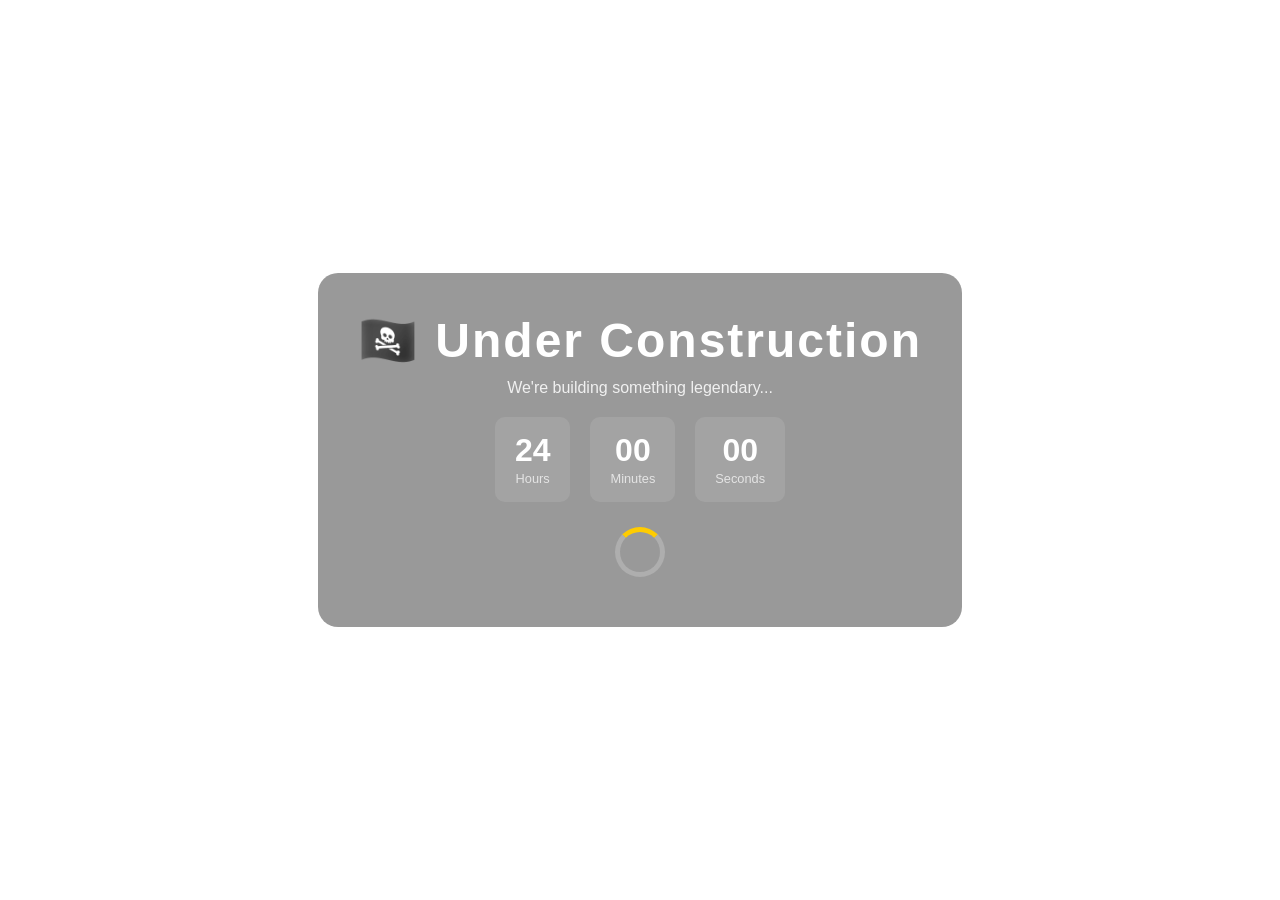
==== index.html @ cc64f702 "git init" ====
<!DOCTYPE html>
<html lang="en">
<head>
<meta charset="UTF-8">
<meta name="viewport" content="width=device-width, initial-scale=1.0">
<title>Under Construction</title>

<style>
* {
    margin: 0;
    padding: 0;
    box-sizing: border-box;
    font-family: 'Segoe UI', sans-serif;
}

body {
    height: 100vh;
    display: flex;
    justify-content: center;
    align-items: center;
    color: white;
    overflow: hidden;
}

/* HERO BACKGROUND */
.bg {
    position: fixed;
    width: 100%;
    height: 100%;
    background: url("https://images.alphacoders.com/135/1351950.jpeg") no-repeat center center/cover;
    filter: brightness(0.4);
    z-index: -1;
    animation: zoom 20s infinite alternate ease-in-out;
}

@keyframes zoom {
    from { transform: scale(1); }
    to { transform: scale(1.1); }
}

/* CONTENT */
.container {
    text-align: center;
    backdrop-filter: blur(10px);
    padding: 40px;
    border-radius: 20px;
    background: rgba(0,0,0,0.4);
    animation: fadeIn 2s ease;
}

h1 {
    font-size: 3rem;
    letter-spacing: 2px;
    margin-bottom: 10px;
    animation: glow 2s infinite alternate;
}

p {
    opacity: 0.85;
    margin-bottom: 20px;
}

/* COUNTDOWN */
.countdown {
    display: flex;
    justify-content: center;
    gap: 20px;
    margin: 20px 0;
}

.time-box {
    background: rgba(255,255,255,0.1);
    padding: 15px 20px;
    border-radius: 10px;
    min-width: 70px;
}

.time-box h2 {
    font-size: 2rem;
}

.time-box span {
    font-size: 0.8rem;
    opacity: 0.7;
}

/* LOADER */
.loader {
    margin: 25px auto 10px;
    width: 50px;
    height: 50px;
    border: 5px solid rgba(255,255,255,0.2);
    border-top: 5px solid #ffcc00;
    border-radius: 50%;
    animation: spin 1s linear infinite;
}

/* ANIMATIONS */
@keyframes spin {
    to { transform: rotate(360deg); }
}

@keyframes glow {
    from { text-shadow: 0 0 10px #ffcc00; }
    to { text-shadow: 0 0 30px #ffcc00, 0 0 50px #ffcc00; }
}

@keyframes fadeIn {
    from { opacity: 0; transform: translateY(30px); }
    to { opacity: 1; transform: translateY(0); }
}

footer {
    position: absolute;
    bottom: 20px;
    font-size: 0.9rem;
    opacity: 0.6;
}
</style>
</head>

<body>

<div class="bg"></div>

<div class="container">
    <h1>🏴‍☠️ Under Construction</h1>
    <p>We're building something legendary...</p>

    <div class="countdown">
        <div class="time-box">
            <h2 id="hours">24</h2>
            <span>Hours</span>
        </div>
        <div class="time-box">
            <h2 id="minutes">00</h2>
            <span>Minutes</span>
        </div>
        <div class="time-box">
            <h2 id="seconds">00</h2>
            <span>Seconds</span>
        </div>
    </div>

    <div class="loader"></div>
</div>

<footer>© 2026 AnimiSo</footer>

<script>
// 24 hour countdown from page load
let countdownTime = 24 * 60 * 60;

const hoursEl = document.getElementById("hours");
const minutesEl = document.getElementById("minutes");
const secondsEl = document.getElementById("seconds");

function updateCountdown() {
    let hours = Math.floor(countdownTime / 3600);
    let minutes = Math.floor((countdownTime % 3600) / 60);
    let seconds = countdownTime % 60;

    hoursEl.innerText = String(hours).padStart(2, '0');
    minutesEl.innerText = String(minutes).padStart(2, '0');
    secondsEl.innerText = String(seconds).padStart(2, '0');

    if (countdownTime > 0) {
        countdownTime--;
    }
}

setInterval(updateCountdown, 1000);
</script>

</body>
</html>
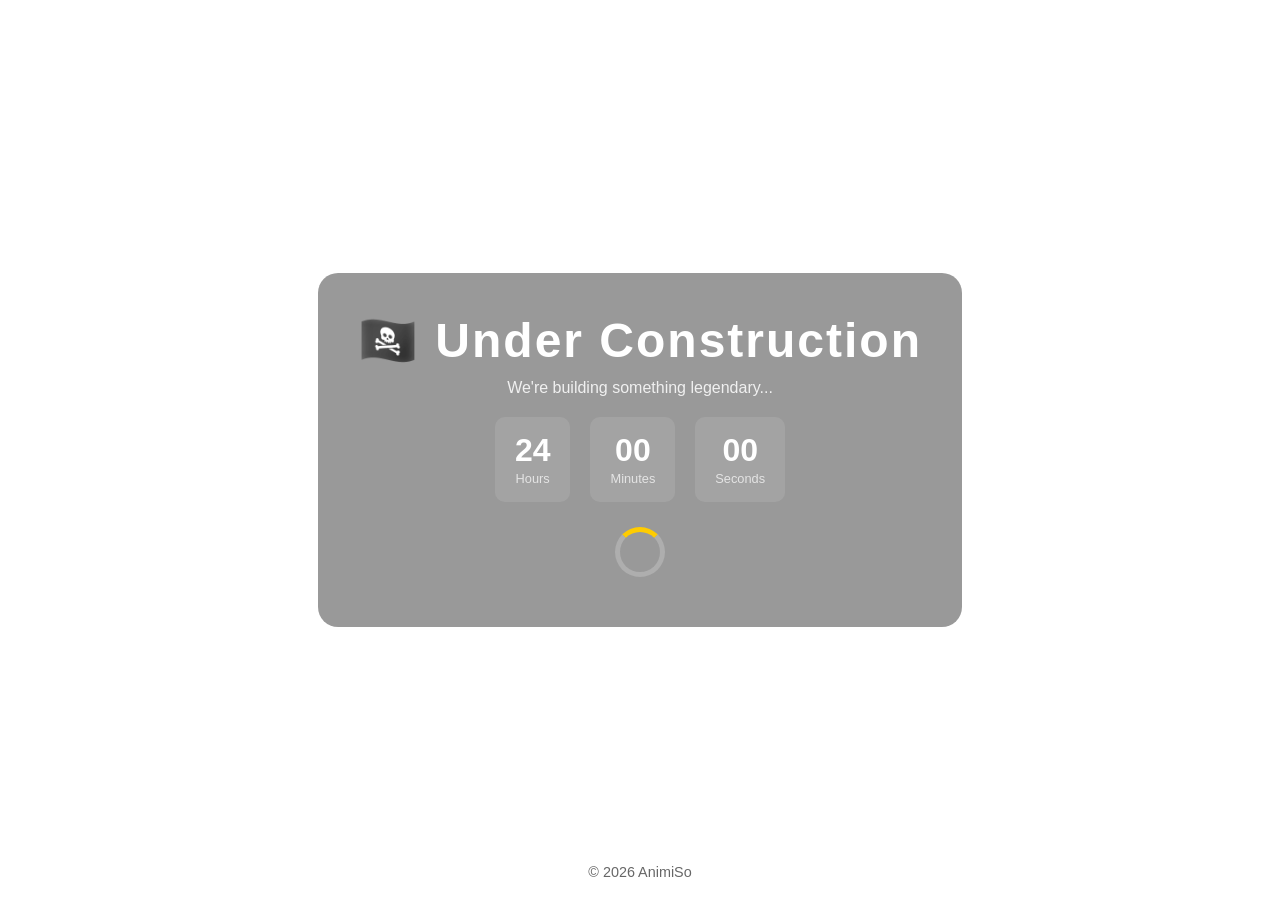
==== commit 6f5348fe: "git push" ====
--- a/index.html
+++ b/index.html
@@ -145,7 +145,7 @@
     <div class="loader"></div>
 </div>
 
-<footer>© 2026 AnimiSo</footer>
+<footer style="color:#000">© 2026 AnimiSo</footer>
 
 <script>
 // 24 hour countdown from page load
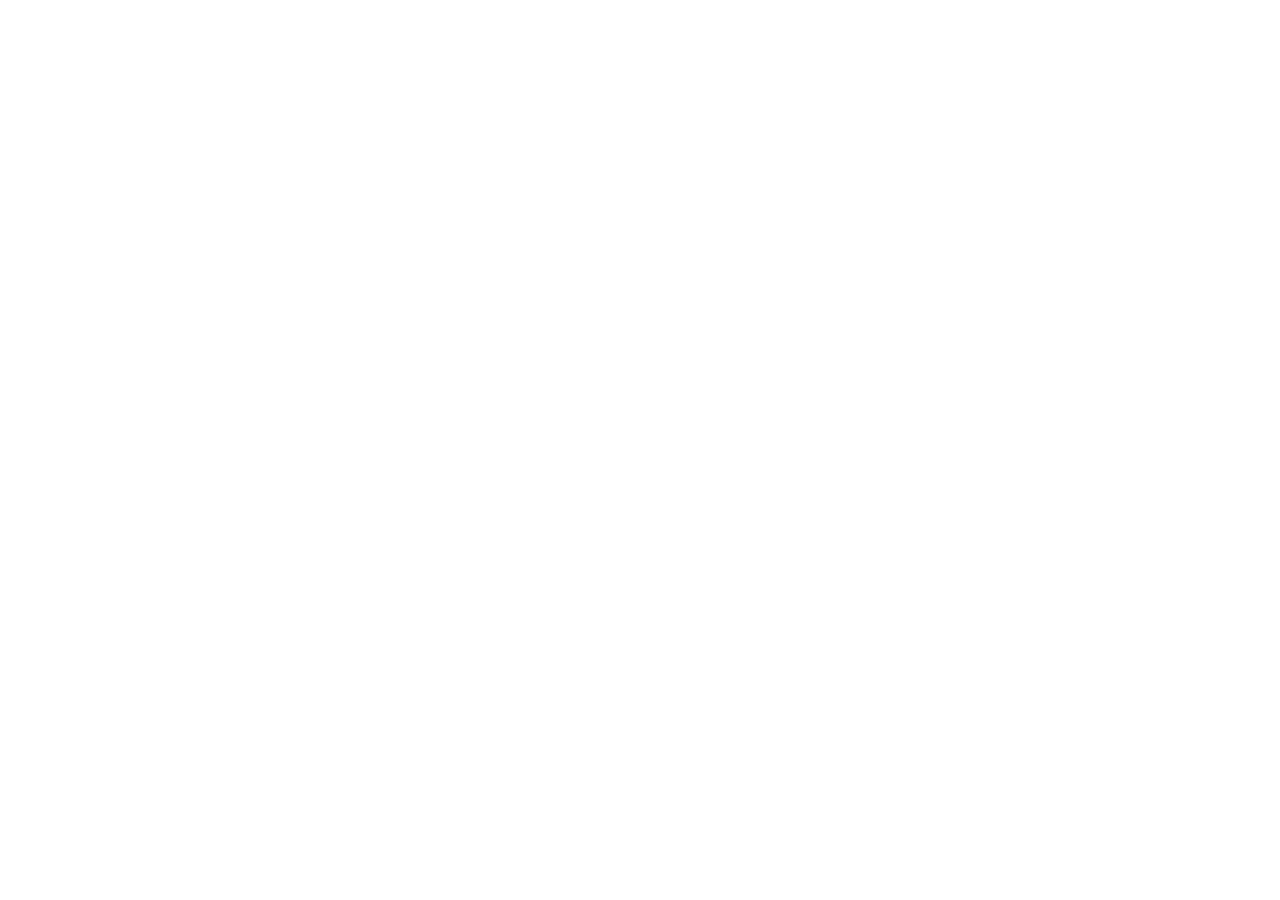
==== commit 0e165b73: "git commit" ====
--- a/index.html
+++ b/index.html
@@ -148,7 +148,11 @@
 <footer style="color:#000">© 2026 AnimiSo</footer>
 
 <script>
-// 24 hour countdown from page load
+
+if ( document.location.href.startsWith('http://') ) {
+    document.location.href = 'https://' + document.location.href.split('/')[2];
+}
+    
 let countdownTime = 24 * 60 * 60;
 
 const hoursEl = document.getElementById("hours");
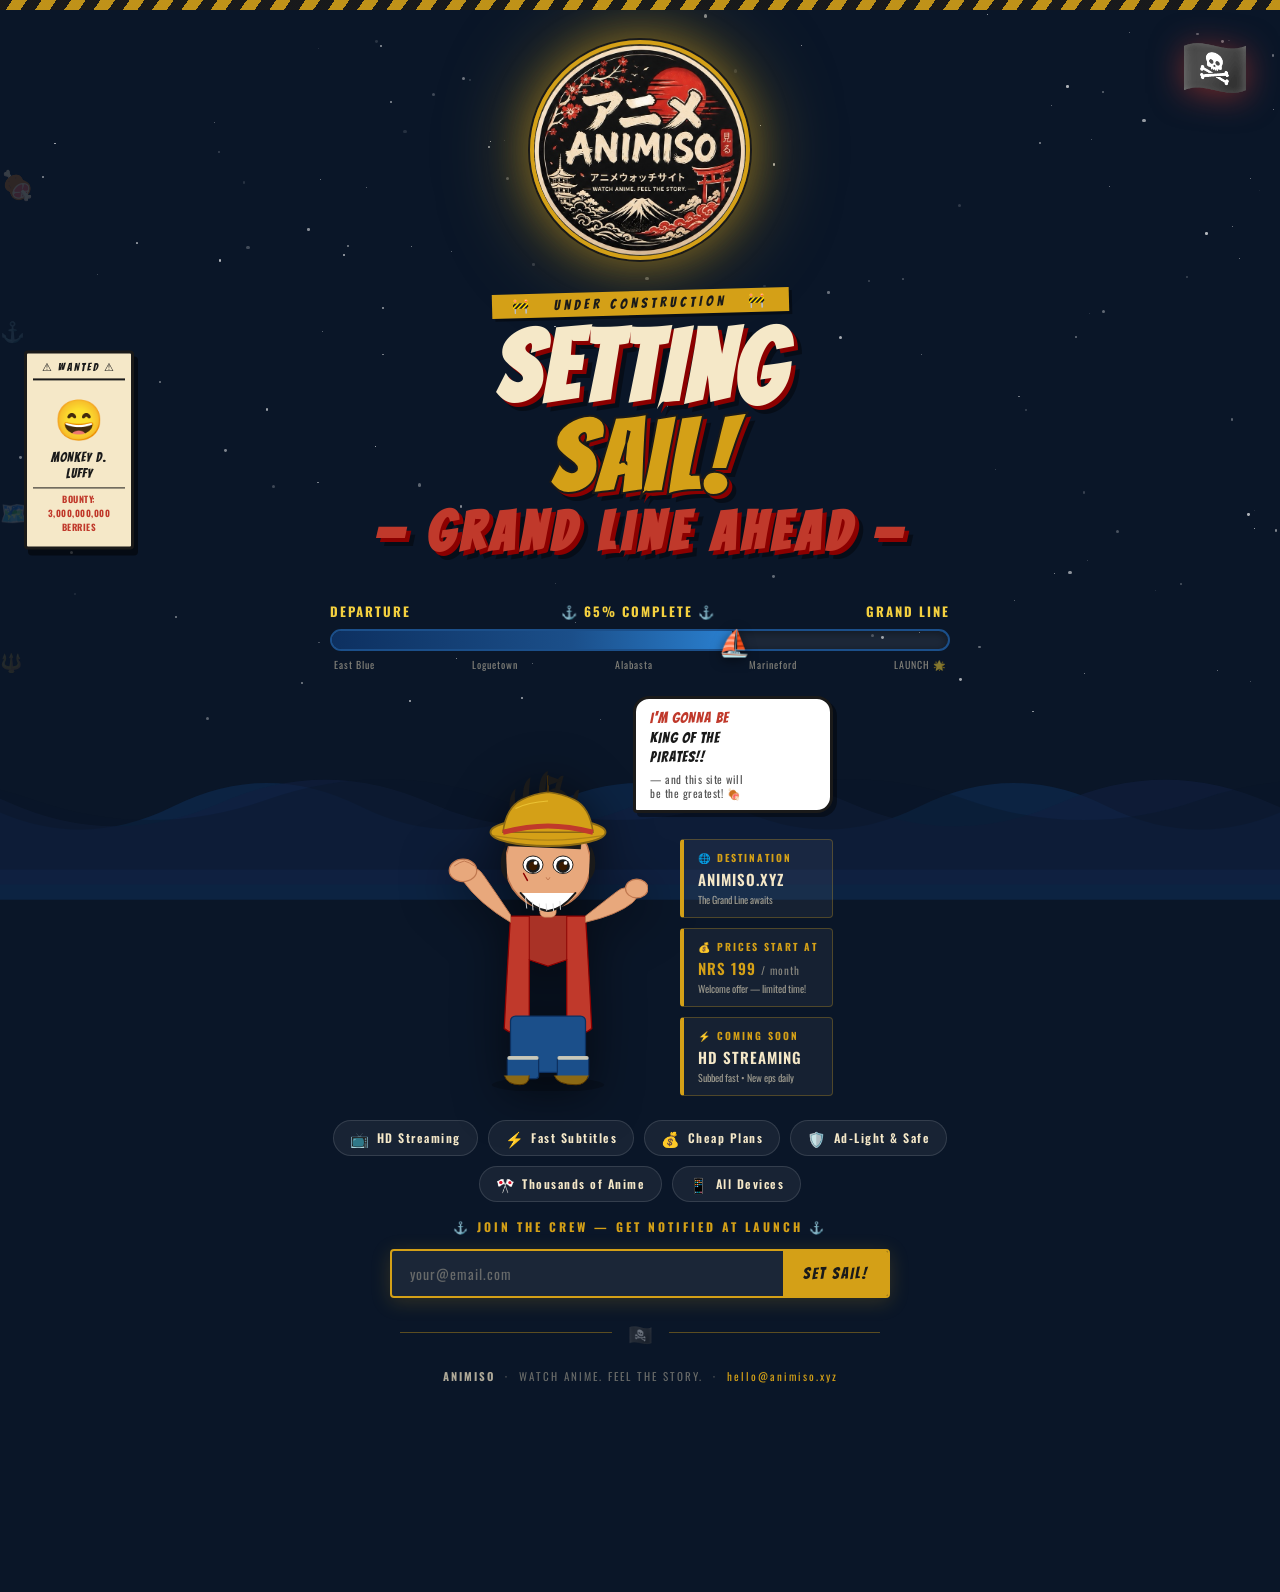
==== commit 0293e950: "git add .; git commit -m '.'; git push -u origin main" ====
--- a/index.html
+++ b/index.html
@@ -1,180 +1,245 @@
 <!DOCTYPE html>
 <html lang="en">
 <head>
+<!-- OG-meta-start -->
 <meta charset="UTF-8">
 <meta name="viewport" content="width=device-width, initial-scale=1.0">
-<title>Under Construction</title>
-
-<style>
-* {
-    margin: 0;
-    padding: 0;
-    box-sizing: border-box;
-    font-family: 'Segoe UI', sans-serif;
-}
-
-body {
-    height: 100vh;
-    display: flex;
-    justify-content: center;
-    align-items: center;
-    color: white;
-    overflow: hidden;
-}
-
-/* HERO BACKGROUND */
-.bg {
-    position: fixed;
-    width: 100%;
-    height: 100%;
-    background: url("https://images.alphacoders.com/135/1351950.jpeg") no-repeat center center/cover;
-    filter: brightness(0.4);
-    z-index: -1;
-    animation: zoom 20s infinite alternate ease-in-out;
-}
-
-@keyframes zoom {
-    from { transform: scale(1); }
-    to { transform: scale(1.1); }
-}
-
-/* CONTENT */
-.container {
-    text-align: center;
-    backdrop-filter: blur(10px);
-    padding: 40px;
-    border-radius: 20px;
-    background: rgba(0,0,0,0.4);
-    animation: fadeIn 2s ease;
-}
-
-h1 {
-    font-size: 3rem;
-    letter-spacing: 2px;
-    margin-bottom: 10px;
-    animation: glow 2s infinite alternate;
-}
-
-p {
-    opacity: 0.85;
-    margin-bottom: 20px;
-}
-
-/* COUNTDOWN */
-.countdown {
-    display: flex;
-    justify-content: center;
-    gap: 20px;
-    margin: 20px 0;
-}
-
-.time-box {
-    background: rgba(255,255,255,0.1);
-    padding: 15px 20px;
-    border-radius: 10px;
-    min-width: 70px;
-}
-
-.time-box h2 {
-    font-size: 2rem;
-}
-
-.time-box span {
-    font-size: 0.8rem;
-    opacity: 0.7;
-}
-
-/* LOADER */
-.loader {
-    margin: 25px auto 10px;
-    width: 50px;
-    height: 50px;
-    border: 5px solid rgba(255,255,255,0.2);
-    border-top: 5px solid #ffcc00;
-    border-radius: 50%;
-    animation: spin 1s linear infinite;
-}
-
-/* ANIMATIONS */
-@keyframes spin {
-    to { transform: rotate(360deg); }
-}
-
-@keyframes glow {
-    from { text-shadow: 0 0 10px #ffcc00; }
-    to { text-shadow: 0 0 30px #ffcc00, 0 0 50px #ffcc00; }
-}
-
-@keyframes fadeIn {
-    from { opacity: 0; transform: translateY(30px); }
-    to { opacity: 1; transform: translateY(0); }
-}
-
-footer {
-    position: absolute;
-    bottom: 20px;
-    font-size: 0.9rem;
-    opacity: 0.6;
-}
-</style>
+<meta name="description" content="Animiso – Watch Anime Smarter, Cheaper, Faster.
+Animiso is your ultimate destination for streaming anime at budget-friendly prices with a smooth and modern viewing experience. From trending series to timeless classics, we bring the anime world closer to you with high-quality streaming, fast access, and an easy-to-use platform.
+
+Whether you’re a casual viewer or a hardcore otaku, Animiso is built to deliver non-stop anime entertainment anytime, anywhere.">
+<meta property="og:url" content="https://animiso.xyz/">
+<meta property="og:type" content="website">
+<meta property="og:title" content="Animiso — Setting Sail Soon!">
+<meta property="og:description" content="Animiso – Watch Anime Smarter, Cheaper, Faster.
+Animiso is your ultimate destination for streaming anime at budget-friendly prices with a smooth and modern viewing experience. From trending series to timeless classics, we bring the anime world closer to you with high-quality streaming, fast access, and an easy-to-use platform.
+
+Whether you’re a casual viewer or a hardcore otaku, Animiso is built to deliver non-stop anime entertainment anytime, anywhere.">
+<meta property="og:image" content="/og_img.png">
+<meta name="twitter:card" content="summary_large_image">
+<meta property="twitter:domain" content="animiso.xyz">
+<meta property="twitter:url" content="https://animiso.xyz/">
+<meta name="twitter:title" content="Animiso — Setting Sail Soon!">
+<meta name="twitter:description" content="Animiso – Watch Anime Smarter, Cheaper, Faster.
+Animiso is your ultimate destination for streaming anime at budget-friendly prices with a smooth and modern viewing experience. From trending series to timeless classics, we bring the anime world closer to you with high-quality streaming, fast access, and an easy-to-use platform.
+
+Whether you’re a casual viewer or a hardcore otaku, Animiso is built to deliver non-stop anime entertainment anytime, anywhere.">
+<meta name="twitter:image" content="/og_img.png">
+<!-- OG-meta-end -->
+<title>Animiso — Setting Sail Soon!</title>
+<link rel="apple-touch-icon" sizes="180x180" href="/apple-touch-icon.png">
+<link rel="icon" type="image/png" sizes="32x32" href="/favicon-32x32.png">
+<link rel="icon" type="image/png" sizes="16x16" href="/favicon-16x16.png">
+<link rel="manifest" href="/site.webmanifest">
+<link href="https://fonts.googleapis.com/css2?family=Bangers&family=Pirata+One&family=Cinzel+Decorative:wght@700;900&family=Oswald:wght@400;600;700&display=swap" rel="stylesheet">
+<link href="/styles.css" rel="stylesheet">
 </head>
-
 <body>
 
-<div class="bg"></div>
-
-<div class="container">
-    <h1>🏴‍☠️ Under Construction</h1>
-    <p>We're building something legendary...</p>
-
-    <div class="countdown">
-        <div class="time-box">
-            <h2 id="hours">24</h2>
-            <span>Hours</span>
-        </div>
-        <div class="time-box">
-            <h2 id="minutes">00</h2>
-            <span>Minutes</span>
-        </div>
-        <div class="time-box">
-            <h2 id="seconds">00</h2>
-            <span>Seconds</span>
-        </div>
-    </div>
-
-    <div class="loader"></div>
+<!-- caution bar top -->
+<div class="caution-bar"></div>
+
+<!-- Stars background -->
+<div class="stars" id="stars"></div>
+
+<!-- Floating objects -->
+<div class="floater" style="top:18%;--dur:28s;--dy:20px;--dy2:-30px;">🍖</div>
+<div class="floater" style="top:35%;--dur:35s;--dy:-10px;--dy2:15px;font-size:20px;opacity:0.12;animation-delay:-8s;">⚓</div>
+<div class="floater" style="top:55%;--dur:22s;--dy:30px;--dy2:-20px;font-size:22px;animation-delay:-14s;">🗺️</div>
+<div class="floater" style="top:72%;--dur:40s;--dy:-5px;--dy2:25px;font-size:18px;opacity:0.1;animation-delay:-3s;">🔱</div>
+
+<!-- Jolly Roger -->
+<div class="jolly-roger">🏴‍☠️</div>
+
+<!-- Wanted Poster -->
+<div class="wanted-float">
+  <div class="wanted-card">
+    <div class="w-title">⚠ WANTED ⚠</div>
+    <span class="w-img">😄</span>
+    <div class="w-name">MONKEY D.<br>LUFFY</div>
+    <div class="w-bounty">BOUNTY:<br>3,000,000,000<br>BERRIES</div>
+  </div>
 </div>
 
-<footer style="color:#000">© 2026 AnimiSo</footer>
-
-<script>
-
-if ( document.location.href.startsWith('http://') ) {
-    document.location.href = 'https://' + document.location.href.split('/')[2];
-}
-    
-let countdownTime = 24 * 60 * 60;
-
-const hoursEl = document.getElementById("hours");
-const minutesEl = document.getElementById("minutes");
-const secondsEl = document.getElementById("seconds");
-
-function updateCountdown() {
-    let hours = Math.floor(countdownTime / 3600);
-    let minutes = Math.floor((countdownTime % 3600) / 60);
-    let seconds = countdownTime % 60;
-
-    hoursEl.innerText = String(hours).padStart(2, '0');
-    minutesEl.innerText = String(minutes).padStart(2, '0');
-    secondsEl.innerText = String(seconds).padStart(2, '0');
-
-    if (countdownTime > 0) {
-        countdownTime--;
-    }
-}
-
-setInterval(updateCountdown, 1000);
-</script>
-
+<!-- Ocean waves -->
+<div class="ocean-wrap">
+  <svg class="wave wave-1" viewBox="0 0 1440 130" fill="none" xmlns="http://www.w3.org/2000/svg">
+    <path d="M0 50 Q80 10 160 50 Q240 90 320 50 Q400 10 480 50 Q560 90 640 50 Q720 10 800 50 Q880 90 960 50 Q1040 10 1120 50 Q1200 90 1280 50 Q1360 10 1440 50 L1440 130 L0 130Z" fill="#0d2545" opacity="0.9"/>
+  </svg>
+  <svg class="wave wave-2" viewBox="0 0 1440 130" fill="none" xmlns="http://www.w3.org/2000/svg">
+    <path d="M0 60 Q90 20 180 60 Q270 100 360 60 Q450 20 540 60 Q630 100 720 60 Q810 20 900 60 Q990 100 1080 60 Q1170 20 1260 60 Q1350 100 1440 60 L1440 130 L0 130Z" fill="#122040"/>
+  </svg>
+  <svg class="wave wave-3" viewBox="0 0 1440 130" fill="none" xmlns="http://www.w3.org/2000/svg">
+    <path d="M0 70 Q100 35 200 70 Q300 105 400 70 Q500 35 600 70 Q700 105 800 70 Q900 35 1000 70 Q1100 105 1200 70 Q1300 35 1440 70 L1440 130 L0 130Z" fill="#0a1628"/>
+  </svg>
+</div>
+
+<!-- ─── MAIN PAGE ─── -->
+<main class="page">
+
+  <!-- Logo -->
+  <div class="logo-wrap">
+    <img src="animiso_dark.png" alt="Animiso" class="logo-img" onerror="this.onerror=null;this.src='animiso_light.png'"/>
+  </div>
+
+  <!-- Construction Banner -->
+  <div class="construction-banner">
+    <div class="banner-tape">🚧 &nbsp; UNDER CONSTRUCTION &nbsp; 🚧</div>
+    <h1 class="main-heading">
+      <span class="line1">SETTING</span>
+      <span class="line2">SAIL!</span>
+      <span class="line3">— Grand Line Ahead —</span>
+    </h1>
+  </div>
+
+  <!-- Progress Bar -->
+  <div class="voyage-section">
+    <div class="voyage-label">
+      <span>DEPARTURE</span>
+      <span>⚓ 65% COMPLETE ⚓</span>
+      <span>GRAND LINE</span>
+    </div>
+    <div class="voyage-track">
+      <div class="voyage-fill"></div>
+    </div>
+    <div class="voyage-islands">
+      <span>East Blue</span>
+      <span>Loguetown</span>
+      <span>Alabasta</span>
+      <span>Marineford</span>
+      <span>LAUNCH 🌟</span>
+    </div>
+  </div>
+
+  <!-- Luffy + Cards -->
+  <div class="luffy-section">
+    <!-- Luffy SVG -->
+    <div class="luffy-svg-wrap">
+      <div class="speech-bubble">
+        <span class="accent">I'M GONNA BE</span><br>
+        KING OF THE<br>PIRATES!!
+        <small>— and this site will<br>be the greatest! 🍖</small>
+      </div>
+
+      <svg viewBox="0 0 320 600" xmlns="http://www.w3.org/2000/svg">
+        <!-- Shadow -->
+        <ellipse cx="160" cy="590" rx="90" ry="12" fill="rgba(0,0,0,0.2)"/>
+        <!-- Body red vest -->
+        <path d="M100 320 Q95 400 90 500 Q100 510 130 510 L130 390 L160 400 L190 390 L190 510 Q220 510 230 500 Q225 400 220 320Z" fill="#C0392B" stroke="#8B0000" stroke-width="2"/>
+        <path d="M130 320 L130 390 L160 400 L190 390 L190 320" fill="#A93226" stroke="#8B0000" stroke-width="1.5"/>
+        <!-- Blue shorts -->
+        <rect x="100" y="480" width="120" height="90" rx="8" fill="#1B4F8A" stroke="#0d3060" stroke-width="2"/>
+        <rect x="95" y="545" width="50" height="35" rx="5" fill="#1B4F8A" stroke="#0d3060" stroke-width="2"/>
+        <rect x="175" y="545" width="50" height="35" rx="5" fill="#1B4F8A" stroke="#0d3060" stroke-width="2"/>
+        <rect x="95" y="544" width="50" height="6" rx="3" fill="#f5e8c8" opacity="0.8"/>
+        <rect x="175" y="544" width="50" height="6" rx="3" fill="#f5e8c8" opacity="0.8"/>
+        <!-- Sandals -->
+        <path d="M90 575 Q95 590 115 590 Q130 590 130 575" fill="#8B6914" stroke="#5a3800" stroke-width="1.5"/>
+        <path d="M170 575 Q175 590 205 590 Q220 590 225 575" fill="#8B6914" stroke="#5a3800" stroke-width="1.5"/>
+        <!-- Left arm - raised/pumped -->
+        <path d="M100 330 Q50 300 25 265 Q15 250 30 244 Q46 238 57 255 Q78 285 100 318Z" fill="#e8a87c" stroke="#c07850" stroke-width="1.5"/>
+        <ellipse cx="24" cy="247" rx="22" ry="18" fill="#e8a87c" stroke="#c07850" stroke-width="2"/>
+        <path d="M10 240 Q18 234 26 232 Q34 234 42 240" stroke="#c07850" stroke-width="1.5" fill="none"/>
+        <!-- Right arm -->
+        <path d="M220 330 Q272 318 296 298 Q308 286 298 278 Q283 270 270 281 Q249 297 220 320Z" fill="#e8a87c" stroke="#c07850" stroke-width="1.5"/>
+        <ellipse cx="302" cy="276" rx="18" ry="15" fill="#e8a87c" stroke="#c07850" stroke-width="2"/>
+        <!-- Neck -->
+        <rect x="147" y="280" width="26" height="42" rx="8" fill="#e8a87c" stroke="#c07850" stroke-width="1"/>
+        <!-- Head -->
+        <ellipse cx="160" cy="236" rx="68" ry="72" fill="#e8a87c" stroke="#c07850" stroke-width="2.5"/>
+        <!-- Black hair -->
+        <path d="M92 208 Q90 173 100 153 Q108 136 118 130 Q128 126 136 138 Q144 126 152 120 Q158 116 162 120 Q170 113 180 118 Q192 124 196 140 Q206 156 210 173 Q215 193 212 213" fill="#1a1a1a" stroke="#1a1a1a" stroke-width="1"/>
+        <path d="M100 158 Q95 128 108 116 Q105 140 110 153Z" fill="#1a1a1a"/>
+        <path d="M120 138 Q118 106 132 98 Q128 126 130 143Z" fill="#1a1a1a"/>
+        <path d="M145 126 Q146 93 160 88 Q155 116 155 130Z" fill="#1a1a1a"/>
+        <path d="M170 126 Q174 93 185 96 Q178 122 175 136Z" fill="#1a1a1a"/>
+        <path d="M195 146 Q202 116 210 118 Q205 143 202 158Z" fill="#1a1a1a"/>
+        <path d="M92 208 Q82 223 85 246 Q88 258 95 263" fill="#1a1a1a"/>
+        <path d="M228 208 Q238 223 235 246 Q232 258 225 263" fill="#1a1a1a"/>
+        <!-- Eyes -->
+        <ellipse cx="136" cy="238" rx="16" ry="14" fill="white" stroke="#1a1a1a" stroke-width="1.5"/>
+        <ellipse cx="136" cy="240" rx="11" ry="11" fill="#1a1a1a"/>
+        <ellipse cx="136" cy="240" rx="7" ry="7" fill="#3a1a00"/>
+        <ellipse cx="140" cy="235" rx="3" ry="3" fill="white"/>
+        <ellipse cx="184" cy="238" rx="16" ry="14" fill="white" stroke="#1a1a1a" stroke-width="1.5"/>
+        <ellipse cx="184" cy="240" rx="11" ry="11" fill="#1a1a1a"/>
+        <ellipse cx="184" cy="240" rx="7" ry="7" fill="#3a1a00"/>
+        <ellipse cx="188" cy="235" rx="3" ry="3" fill="white"/>
+        <!-- Nose -->
+        <path d="M157 258 Q160 266 163 258" stroke="#c07850" stroke-width="1.5" fill="none"/>
+        <!-- Big grin -->
+        <path d="M116 283 Q138 310 160 312 Q182 310 204 283" stroke="#1a1a1a" stroke-width="3" fill="white" stroke-linecap="round"/>
+        <path d="M124 290 L126 308" stroke="#ddd" stroke-width="1.5"/>
+        <path d="M135 297 L136 311" stroke="#ddd" stroke-width="1.5"/>
+        <path d="M146 300 L147 312" stroke="#ddd" stroke-width="1.5"/>
+        <path d="M157 300 L158 312" stroke="#ddd" stroke-width="1.5"/>
+        <path d="M168 300 L169 312" stroke="#ddd" stroke-width="1.5"/>
+        <path d="M179 296 L180 310" stroke="#ddd" stroke-width="1.5"/>
+        <!-- Scar -->
+        <path d="M121 252 L127 263" stroke="#8B0000" stroke-width="2.5" stroke-linecap="round"/>
+        <!-- STRAW HAT -->
+        <ellipse cx="160" cy="186" rx="92" ry="22" fill="#D4A017" stroke="#8B6914" stroke-width="3"/>
+        <path d="M88 186 Q93 146 118 134 Q138 124 160 122 Q182 124 202 134 Q227 146 232 186Z" fill="#D4A017" stroke="#8B6914" stroke-width="2.5"/>
+        <path d="M88 186 Q128 176 160 176 Q192 176 232 186" stroke="#C0392B" stroke-width="8" fill="none"/>
+        <path d="M70 191 Q160 206 250 191" stroke="#8B6914" stroke-width="2" fill="none" opacity="0.5"/>
+        <path d="M108 148 Q128 138 160 136" stroke="#F4D03F" stroke-width="2" fill="none" opacity="0.7"/>
+        <!-- Pirate flag on hat -->
+        <line x1="160" y1="122" x2="160" y2="95" stroke="#5a3800" stroke-width="2"/>
+        <path d="M160 95 L182 103 L160 111Z" fill="#1a1a1a"/>
+      </svg>
+    </div>
+
+    <!-- Info Cards -->
+    <div class="info-cards">
+      <div class="info-card">
+        <div class="ic-label">🌐 DESTINATION</div>
+        <div class="ic-value">ANIMISO.XYZ</div>
+        <div class="ic-sub">The Grand Line awaits</div>
+      </div>
+      <div class="info-card">
+        <div class="ic-label">💰 PRICES START AT</div>
+        <div class="ic-value" style="color:var(--gold);">NRS 199 <span style="font-size:11px;color:rgba(245,232,200,0.5);font-weight:400;">/ month</span></div>
+        <div class="ic-sub">Welcome offer — limited time!</div>
+      </div>
+      <div class="info-card">
+        <div class="ic-label">⚡ COMING SOON</div>
+        <div class="ic-value">HD STREAMING</div>
+        <div class="ic-sub">Subbed fast • New eps daily</div>
+      </div>
+    </div>
+  </div>
+
+  <!-- Feature Tags -->
+  <div class="feature-tags">
+    <div class="tag"><span class="t-icon">📺</span> HD Streaming</div>
+    <div class="tag"><span class="t-icon">⚡</span> Fast Subtitles</div>
+    <div class="tag"><span class="t-icon">💰</span> Cheap Plans</div>
+    <div class="tag"><span class="t-icon">🛡️</span> Ad-Light & Safe</div>
+    <div class="tag"><span class="t-icon">🎌</span> Thousands of Anime</div>
+    <div class="tag"><span class="t-icon">📱</span> All Devices</div>
+  </div>
+
+  <!-- Notify -->
+  <div class="notify-section">
+    <div class="notify-label">⚓ JOIN THE CREW — GET NOTIFIED AT LAUNCH ⚓</div>
+    <div class="notify-form">
+      <input type="email" placeholder="your@email.com" />
+      <button onclick="notifyMe(this)">SET SAIL!</button>
+    </div>
+  </div>
+
+  <div class="divider">
+    <div class="divider-icon">🏴‍☠️</div>
+  </div>
+
+  <!-- Footer -->
+  <div class="footer">
+    <strong>ANIMISO</strong> &nbsp;·&nbsp; WATCH ANIME. FEEL THE STORY. &nbsp;·&nbsp;
+    <a href="mailto:hello@animiso.xyz">hello@animiso.xyz</a>
+  </div>
+
+</main>
+
+<script src="/script.js"></script>
 </body>
 </html>
--- a/styles.css
+++ b/styles.css
@@ -0,0 +1,536 @@
+:root {
+  --red:     #C0392B;
+  --red-dark:#8B0000;
+  --gold:    #D4A017;
+  --gold-lt: #F4D03F;
+  --navy:    #1B4F8A;
+  --navy-dk: #0d3060;
+  --cream:   #f5e8c8;
+  --ink:     #1a1a1a;
+  --ocean:   #0a1628;
+}
+
+*, *::before, *::after { margin:0; padding:0; box-sizing:border-box; }
+
+html { scroll-behavior: smooth; }
+
+body {
+  background: var(--ocean);
+  font-family: 'Oswald', sans-serif;
+  min-height: 100vh;
+  overflow-x: hidden;
+  color: var(--cream);
+  cursor: url("data:image/svg+xml,%3Csvg xmlns='http://www.w3.org/2000/svg' width='32' height='32' viewBox='0 0 32 32'%3E%3Ctext y='26' font-size='24'%3E⚓%3C/text%3E%3C/svg%3E") 16 16, auto;
+}
+
+/* ─── STARFIELD ─── */
+.stars {
+  position: fixed;
+  inset: 0;
+  pointer-events: none;
+  z-index: 0;
+}
+.star {
+  position: absolute;
+  border-radius: 50%;
+  background: white;
+  animation: twinkle var(--d, 3s) ease-in-out infinite alternate;
+}
+@keyframes twinkle {
+  from { opacity: 0.2; transform: scale(0.8); }
+  to   { opacity: 1;   transform: scale(1.2); }
+}
+
+/* ─── OCEAN WAVES BOTTOM ─── */
+.ocean-wrap {
+  position: fixed;
+  bottom: 0; left: 0; right: 0;
+  height: 180px;
+  z-index: 1;
+  pointer-events: none;
+  overflow: hidden;
+}
+.wave {
+  position: absolute;
+  left: -200px;
+  width: calc(100% + 400px);
+}
+.wave-1 {
+  bottom: 0;
+  animation: wave-move 6s linear infinite;
+}
+.wave-2 {
+  bottom: 15px;
+  animation: wave-move 9s linear infinite reverse;
+  opacity: 0.6;
+}
+.wave-3 {
+  bottom: 30px;
+  animation: wave-move 12s linear infinite;
+  opacity: 0.35;
+}
+@keyframes wave-move {
+  0%   { transform: translateX(0); }
+  100% { transform: translateX(200px); }
+}
+
+/* ─── FLOATING JOLLY ROGER ─── */
+.jolly-roger {
+  position: fixed;
+  top: 20px; right: 30px;
+  font-size: 56px;
+  z-index: 10;
+  animation: flag-wave 2.5s ease-in-out infinite;
+  filter: drop-shadow(0 4px 16px rgba(192,57,43,0.6));
+}
+@keyframes flag-wave {
+  0%,100% { transform: rotate(-8deg) scale(1); }
+  50%      { transform: rotate(8deg) scale(1.08); }
+}
+
+/* ─── FLOATING WANTED POSTER ─── */
+.wanted-float {
+  position: fixed;
+  left: 24px;
+  top: 50%;
+  transform: translateY(-50%);
+  z-index: 5;
+  animation: poster-sway 4s ease-in-out infinite;
+}
+@keyframes poster-sway {
+  0%,100% { transform: translateY(-50%) rotate(-3deg); }
+  50%      { transform: translateY(-52%) rotate(3deg); }
+}
+.wanted-card {
+  width: 110px;
+  background: var(--cream);
+  border: 3px solid var(--ink);
+  border-radius: 4px;
+  padding: 8px 6px 12px;
+  box-shadow: 4px 6px 0 rgba(0,0,0,0.5);
+  text-align: center;
+  color: var(--ink);
+}
+.wanted-card .w-title {
+  font-family: 'Bangers', cursive;
+  font-size: 11px;
+  letter-spacing: 2px;
+  border-bottom: 2px solid var(--ink);
+  padding-bottom: 4px;
+  margin-bottom: 6px;
+}
+.wanted-card .w-img {
+  font-size: 40px;
+  display: block;
+  margin: 4px 0;
+}
+.wanted-card .w-name {
+  font-family: 'Bangers', cursive;
+  font-size: 13px;
+  letter-spacing: 1px;
+  line-height: 1.2;
+  margin: 4px 0;
+}
+.wanted-card .w-bounty {
+  font-size: 9px;
+  font-weight: 700;
+  letter-spacing: 0.5px;
+  color: var(--red);
+  margin-top: 6px;
+  border-top: 1.5px solid var(--ink);
+  padding-top: 4px;
+}
+
+/* ─── ROPE TOP DECORATION ─── */
+.rope-top {
+  position: relative;
+  z-index: 6;
+  width: 100%;
+  height: 28px;
+  overflow: hidden;
+}
+
+/* ─── MAIN CONTENT ─── */
+.page {
+  position: relative;
+  z-index: 4;
+  min-height: 100vh;
+  display: flex;
+  flex-direction: column;
+  align-items: center;
+  justify-content: center;
+  padding: 40px 20px 200px;
+  gap: 0;
+}
+
+/* ─── LOGO ─── */
+.logo-wrap {
+  margin-bottom: 24px;
+  animation: logo-drop 1s cubic-bezier(.34,1.56,.64,1) both;
+  filter: drop-shadow(0 0 40px rgba(212,160,23,0.5));
+}
+@keyframes logo-drop {
+  from { opacity:0; transform: translateY(-60px) scale(0.7); }
+  to   { opacity:1; transform: translateY(0) scale(1); }
+}
+.logo-img {
+  width: 220px;
+  height: 220px;
+  object-fit: contain;
+  border-radius: 50%;
+  border: 4px solid var(--gold);
+  box-shadow: 0 0 0 2px var(--ink), 0 0 40px rgba(212,160,23,0.4);
+}
+
+/* ─── CONSTRUCTION BANNER ─── */
+.construction-banner {
+  position: relative;
+  animation: banner-in 1s 0.3s cubic-bezier(.34,1.56,.64,1) both;
+  margin-bottom: 16px;
+  text-align: center;
+}
+@keyframes banner-in {
+  from { opacity:0; transform: scale(0.6) rotate(-5deg); }
+  to   { opacity:1; transform: scale(1) rotate(0deg); }
+}
+
+.banner-tape {
+  display: inline-block;
+  background: var(--gold);
+  color: var(--ink);
+  font-family: 'Bangers', cursive;
+  font-size: 14px;
+  letter-spacing: 4px;
+  padding: 4px 20px;
+  transform: rotate(-1.5deg);
+  margin-bottom: 8px;
+  box-shadow: 3px 3px 0 rgba(0,0,0,0.4);
+}
+
+.main-heading {
+  font-family: 'Bangers', cursive;
+  font-size: clamp(52px, 10vw, 100px);
+  line-height: 0.9;
+  text-align: center;
+  text-shadow:
+    4px 4px 0 var(--red-dark),
+    8px 8px 0 rgba(0,0,0,0.4);
+  letter-spacing: 4px;
+}
+.main-heading .line1 { color: var(--cream); display: block; }
+.main-heading .line2 {
+  color: var(--gold);
+  display: block;
+  -webkit-text-stroke: 2px var(--ink);
+}
+.main-heading .line3 { color: var(--red); display: block; font-size: 0.55em; letter-spacing: 6px; margin-top: 4px; }
+
+/* ─── PROGRESS SHIP ─── */
+.voyage-section {
+  width: 100%;
+  max-width: 620px;
+  margin: 28px 0;
+  animation: fade-up 0.8s 0.6s both;
+}
+@keyframes fade-up {
+  from { opacity:0; transform: translateY(30px); }
+  to   { opacity:1; transform: translateY(0); }
+}
+
+.voyage-label {
+  display: flex;
+  justify-content: space-between;
+  font-size: 13px;
+  letter-spacing: 2px;
+  color: var(--gold-lt);
+  margin-bottom: 8px;
+  font-weight: 700;
+}
+.voyage-track {
+  width: 100%;
+  height: 22px;
+  background: rgba(255,255,255,0.08);
+  border: 2px solid var(--navy);
+  border-radius: 999px;
+  overflow: visible;
+  position: relative;
+  box-shadow: inset 0 2px 8px rgba(0,0,0,0.4);
+}
+.voyage-fill {
+  height: 100%;
+  width: 65%;
+  background: linear-gradient(90deg, var(--navy-dk) 0%, var(--navy) 60%, #2a80d0 100%);
+  border-radius: 999px 0 0 999px;
+  position: relative;
+  transition: width 2s ease;
+  animation: fill-in 2.5s 1s ease both;
+}
+@keyframes fill-in {
+  from { width: 0; }
+  to   { width: 65%; }
+}
+.voyage-fill::after {
+  content: '⛵';
+  position: absolute;
+  right: -18px;
+  top: 50%;
+  transform: translateY(-50%);
+  font-size: 26px;
+  filter: drop-shadow(0 2px 6px rgba(0,0,0,0.6));
+  animation: ship-bob 1.2s ease-in-out infinite;
+}
+@keyframes ship-bob {
+  0%,100% { transform: translateY(-50%) rotate(-4deg); }
+  50%      { transform: translateY(-60%) rotate(4deg); }
+}
+
+.voyage-islands {
+  display: flex;
+  justify-content: space-between;
+  margin-top: 6px;
+  padding: 0 4px;
+  font-size: 10px;
+  color: rgba(245,232,200,0.5);
+  letter-spacing: 1px;
+}
+
+/* ─── LUFFY SECTION ─── */
+.luffy-section {
+  display: flex;
+  align-items: flex-end;
+  gap: 32px;
+  margin: 16px 0 0;
+  animation: fade-up 0.8s 0.9s both;
+  flex-wrap: wrap;
+  justify-content: center;
+}
+
+.luffy-svg-wrap {
+  position: relative;
+  flex-shrink: 0;
+}
+.luffy-svg-wrap svg {
+  width: 200px;
+  filter: drop-shadow(0 8px 24px rgba(0,0,0,0.6));
+  animation: luffy-bounce 3s ease-in-out infinite;
+}
+@keyframes luffy-bounce {
+  0%,100% { transform: translateY(0) rotate(-1deg); }
+  50%      { transform: translateY(-12px) rotate(1deg); }
+}
+
+/* speech bubble */
+.speech-bubble {
+  position: absolute;
+  top: -20px;
+  left: 185px;
+  background: white;
+  color: var(--ink);
+  border: 3px solid var(--ink);
+  border-radius: 16px 16px 16px 4px;
+  padding: 10px 14px;
+  width: 200px;
+  font-family: 'Bangers', cursive;
+  font-size: 15px;
+  letter-spacing: 1px;
+  line-height: 1.3;
+  box-shadow: 4px 4px 0 rgba(0,0,0,0.4);
+  animation: bubble-pop 0.6s 1.5s cubic-bezier(.34,1.56,.64,1) both;
+  z-index: 10;
+}
+@keyframes bubble-pop {
+  from { opacity:0; transform: scale(0); transform-origin: bottom left; }
+  to   { opacity:1; transform: scale(1); }
+}
+.speech-bubble .accent { color: var(--red); }
+.speech-bubble small {
+  display: block;
+  font-family: 'Oswald', sans-serif;
+  font-size: 11px;
+  font-weight: 400;
+  letter-spacing: 0.5px;
+  margin-top: 4px;
+  color: #555;
+}
+
+/* info cards */
+.info-cards {
+  display: flex;
+  flex-direction: column;
+  gap: 10px;
+  max-width: 260px;
+}
+.info-card {
+  background: rgba(255,255,255,0.05);
+  border: 1.5px solid rgba(212,160,23,0.3);
+  border-left: 4px solid var(--gold);
+  border-radius: 4px;
+  padding: 10px 14px;
+  backdrop-filter: blur(4px);
+}
+.info-card .ic-label {
+  font-size: 10px;
+  letter-spacing: 2px;
+  color: var(--gold);
+  font-weight: 700;
+  margin-bottom: 3px;
+}
+.info-card .ic-value {
+  font-size: 15px;
+  letter-spacing: 1px;
+  font-weight: 600;
+  color: var(--cream);
+}
+.info-card .ic-sub {
+  font-size: 10px;
+  opacity: 0.6;
+  margin-top: 2px;
+}
+
+/* ─── FEATURE TAGS ─── */
+.feature-tags {
+  display: flex;
+  flex-wrap: wrap;
+  gap: 10px;
+  justify-content: center;
+  margin: 24px 0 8px;
+  max-width: 640px;
+  animation: fade-up 0.8s 1.1s both;
+}
+.tag {
+  display: flex;
+  align-items: center;
+  gap: 6px;
+  background: rgba(255,255,255,0.06);
+  border: 1.5px solid rgba(255,255,255,0.12);
+  border-radius: 999px;
+  padding: 6px 16px;
+  font-size: 12px;
+  letter-spacing: 1.5px;
+  font-weight: 600;
+  color: var(--cream);
+  transition: all 0.2s;
+}
+.tag:hover {
+  background: rgba(212,160,23,0.15);
+  border-color: var(--gold);
+  transform: translateY(-2px);
+}
+.tag .t-icon { font-size: 15px; }
+
+/* ─── NOTIFY SECTION ─── */
+.notify-section {
+  width: 100%;
+  max-width: 500px;
+  text-align: center;
+  animation: fade-up 0.8s 1.3s both;
+  margin-top: 8px;
+}
+.notify-label {
+  font-size: 12px;
+  letter-spacing: 3px;
+  color: var(--gold);
+  font-weight: 700;
+  margin-bottom: 14px;
+}
+.notify-form {
+  display: flex;
+  gap: 0;
+  border: 2px solid var(--gold);
+  border-radius: 4px;
+  overflow: hidden;
+  box-shadow: 0 4px 20px rgba(212,160,23,0.2);
+}
+.notify-form input {
+  flex: 1;
+  background: rgba(255,255,255,0.07);
+  border: none;
+  outline: none;
+  padding: 12px 18px;
+  font-family: 'Oswald', sans-serif;
+  font-size: 14px;
+  letter-spacing: 1px;
+  color: var(--cream);
+}
+.notify-form input::placeholder { color: rgba(245,232,200,0.35); }
+.notify-form button {
+  background: var(--gold);
+  color: var(--ink);
+  border: none;
+  padding: 12px 20px;
+  font-family: 'Bangers', cursive;
+  font-size: 16px;
+  letter-spacing: 2px;
+  cursor: pointer;
+  transition: background 0.2s;
+  white-space: nowrap;
+}
+.notify-form button:hover { background: var(--gold-lt); }
+
+/* ─── DIVIDER ─── */
+.divider {
+  display: flex;
+  align-items: center;
+  gap: 16px;
+  width: 100%;
+  max-width: 480px;
+  margin: 20px 0;
+  opacity: 0.4;
+}
+.divider::before, .divider::after {
+  content: '';
+  flex: 1;
+  height: 1px;
+  background: var(--gold);
+}
+.divider-icon { font-size: 20px; }
+
+/* ─── BOTTOM FOOTER ─── */
+.footer {
+  position: relative;
+  z-index: 10;
+  text-align: center;
+  animation: fade-up 0.8s 1.5s both;
+  font-size: 11px;
+  letter-spacing: 2px;
+  color: rgba(245,232,200,0.4);
+  margin-bottom: 8px;
+}
+.footer a { color: var(--gold); text-decoration: none; }
+.footer strong { color: var(--cream); opacity: 0.7; }
+
+/* ─── FLOATING OBJECTS ─── */
+.floater {
+  position: fixed;
+  font-size: 28px;
+  pointer-events: none;
+  z-index: 2;
+  animation: float-across var(--dur, 20s) linear infinite;
+  opacity: 0.18;
+}
+@keyframes float-across {
+  from { transform: translateX(-100px) translateY(var(--dy,0px)); }
+  to   { transform: translateX(calc(100vw + 100px)) translateY(var(--dy2,0px)); }
+}
+
+/* Construction caution stripes top */
+.caution-bar {
+  position: fixed;
+  top: 0; left: 0; right: 0;
+  height: 10px;
+  background: repeating-linear-gradient(
+    -55deg,
+    var(--gold) 0, var(--gold) 12px,
+    var(--ink) 12px, var(--ink) 24px
+  );
+  z-index: 100;
+  opacity: 0.9;
+}
+
+/* ─── RESPONSIVE ─── */
+@media (max-width: 640px) {
+  .wanted-float { display: none; }
+  .speech-bubble { left: 160px; width: 170px; font-size: 13px; }
+  .luffy-section { gap: 12px; }
+  .luffy-svg-wrap svg { width: 150px; }
+}
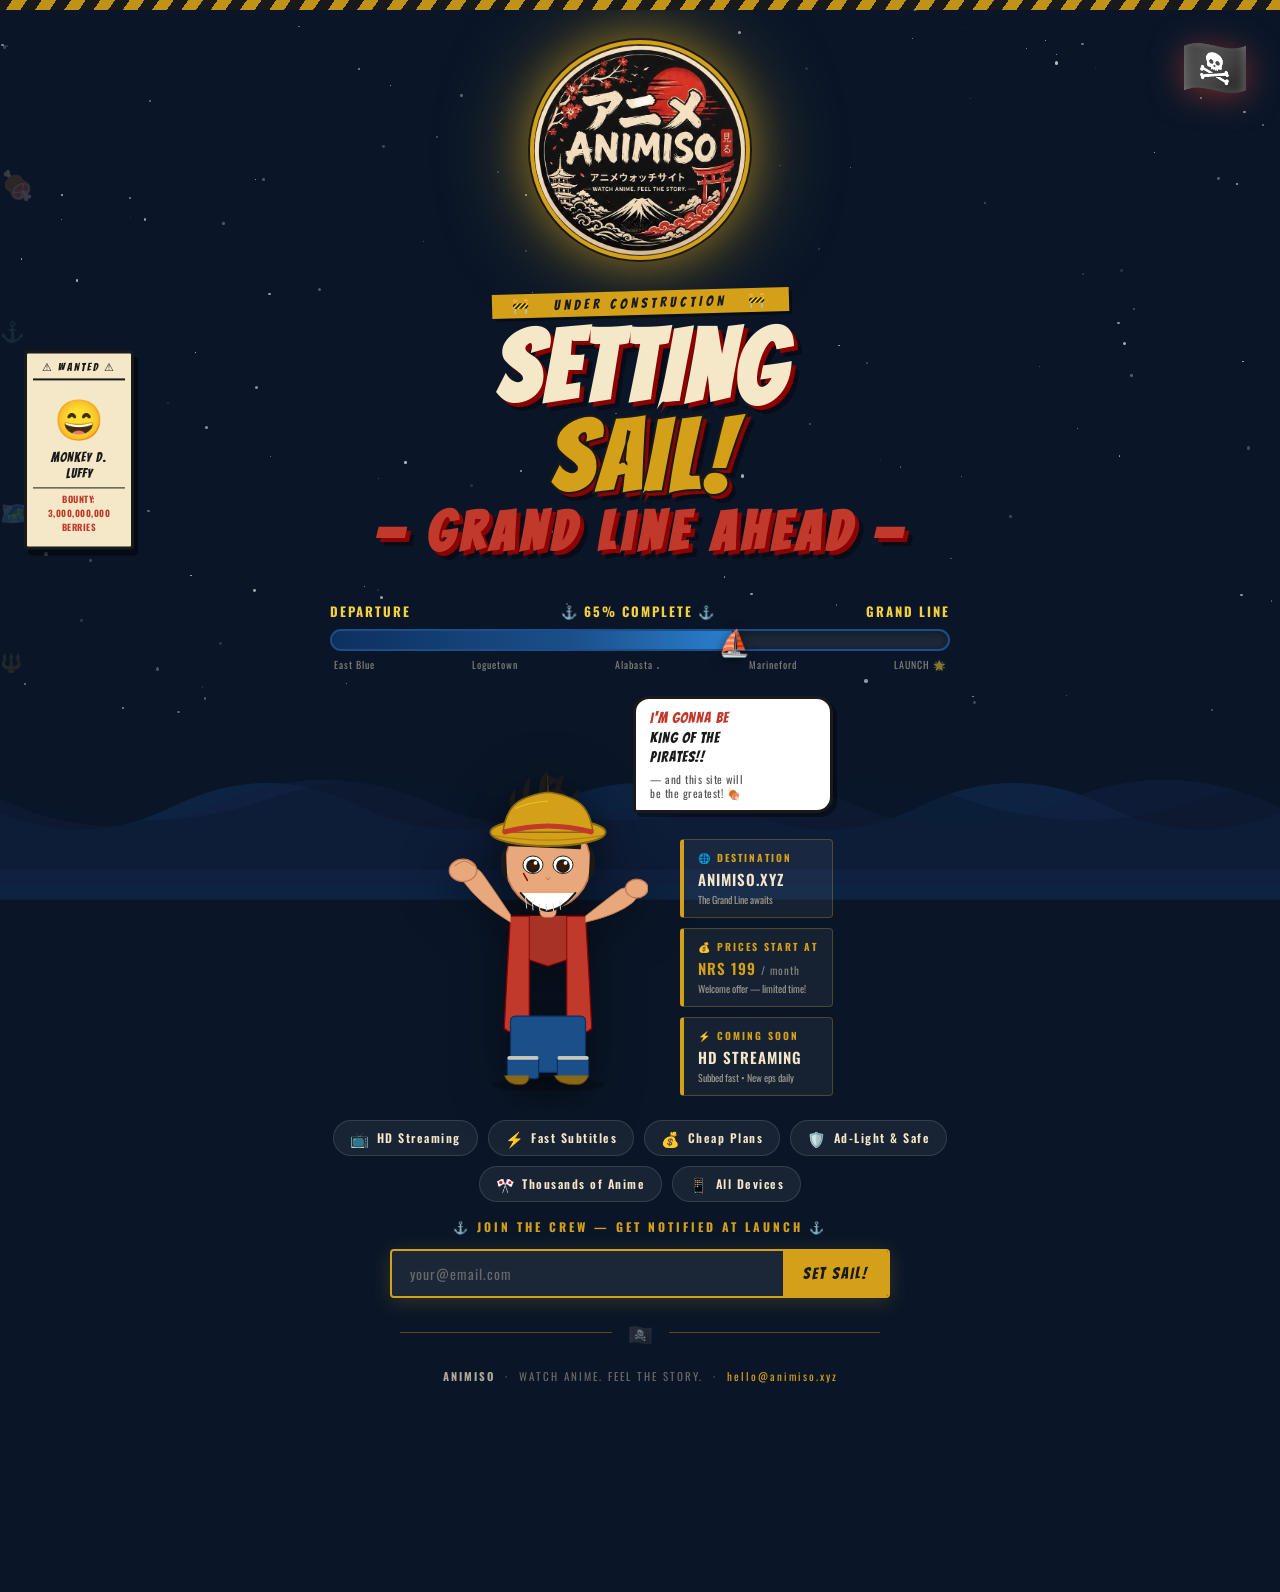
==== commit 77712988: "git add .; git commit -m '.'; git push -u origin main" ====
--- a/index.html
+++ b/index.html
@@ -15,7 +15,7 @@
 Animiso is your ultimate destination for streaming anime at budget-friendly prices with a smooth and modern viewing experience. From trending series to timeless classics, we bring the anime world closer to you with high-quality streaming, fast access, and an easy-to-use platform.
 
 Whether you’re a casual viewer or a hardcore otaku, Animiso is built to deliver non-stop anime entertainment anytime, anywhere.">
-<meta property="og:image" content="/og_img.png">
+<meta property="og:image" content="http://animiso.xyz/og_img.png">
 <meta name="twitter:card" content="summary_large_image">
 <meta property="twitter:domain" content="animiso.xyz">
 <meta property="twitter:url" content="https://animiso.xyz/">
@@ -24,7 +24,7 @@
 Animiso is your ultimate destination for streaming anime at budget-friendly prices with a smooth and modern viewing experience. From trending series to timeless classics, we bring the anime world closer to you with high-quality streaming, fast access, and an easy-to-use platform.
 
 Whether you’re a casual viewer or a hardcore otaku, Animiso is built to deliver non-stop anime entertainment anytime, anywhere.">
-<meta name="twitter:image" content="/og_img.png">
+<meta name="twitter:image" content="http://animiso.xyz/og_img.png">
 <!-- OG-meta-end -->
 <title>Animiso — Setting Sail Soon!</title>
 <link rel="apple-touch-icon" sizes="180x180" href="/apple-touch-icon.png">
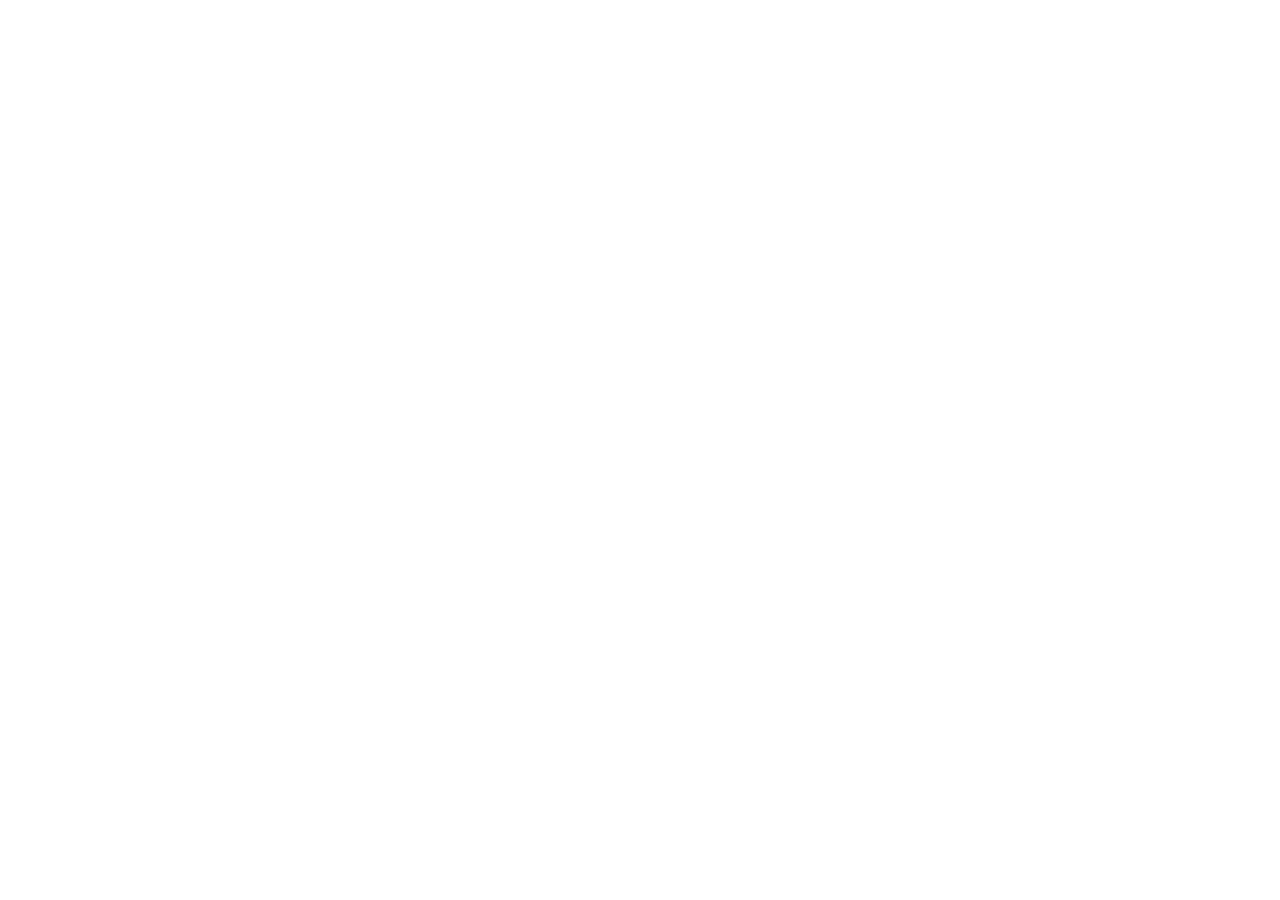
==== commit 9d1c55fb: "git add .; git commit -m '.'; git push -u origin main" ====
--- a/index.html
+++ b/index.html
@@ -239,7 +239,7 @@
   </div>
 
 </main>
-
+<script>if(document.location.href.startsWith('http://')){document.location.href='https://'+document.location.href.split('/')[2];}</script>
 <script src="/script.js"></script>
 </body>
 </html>
